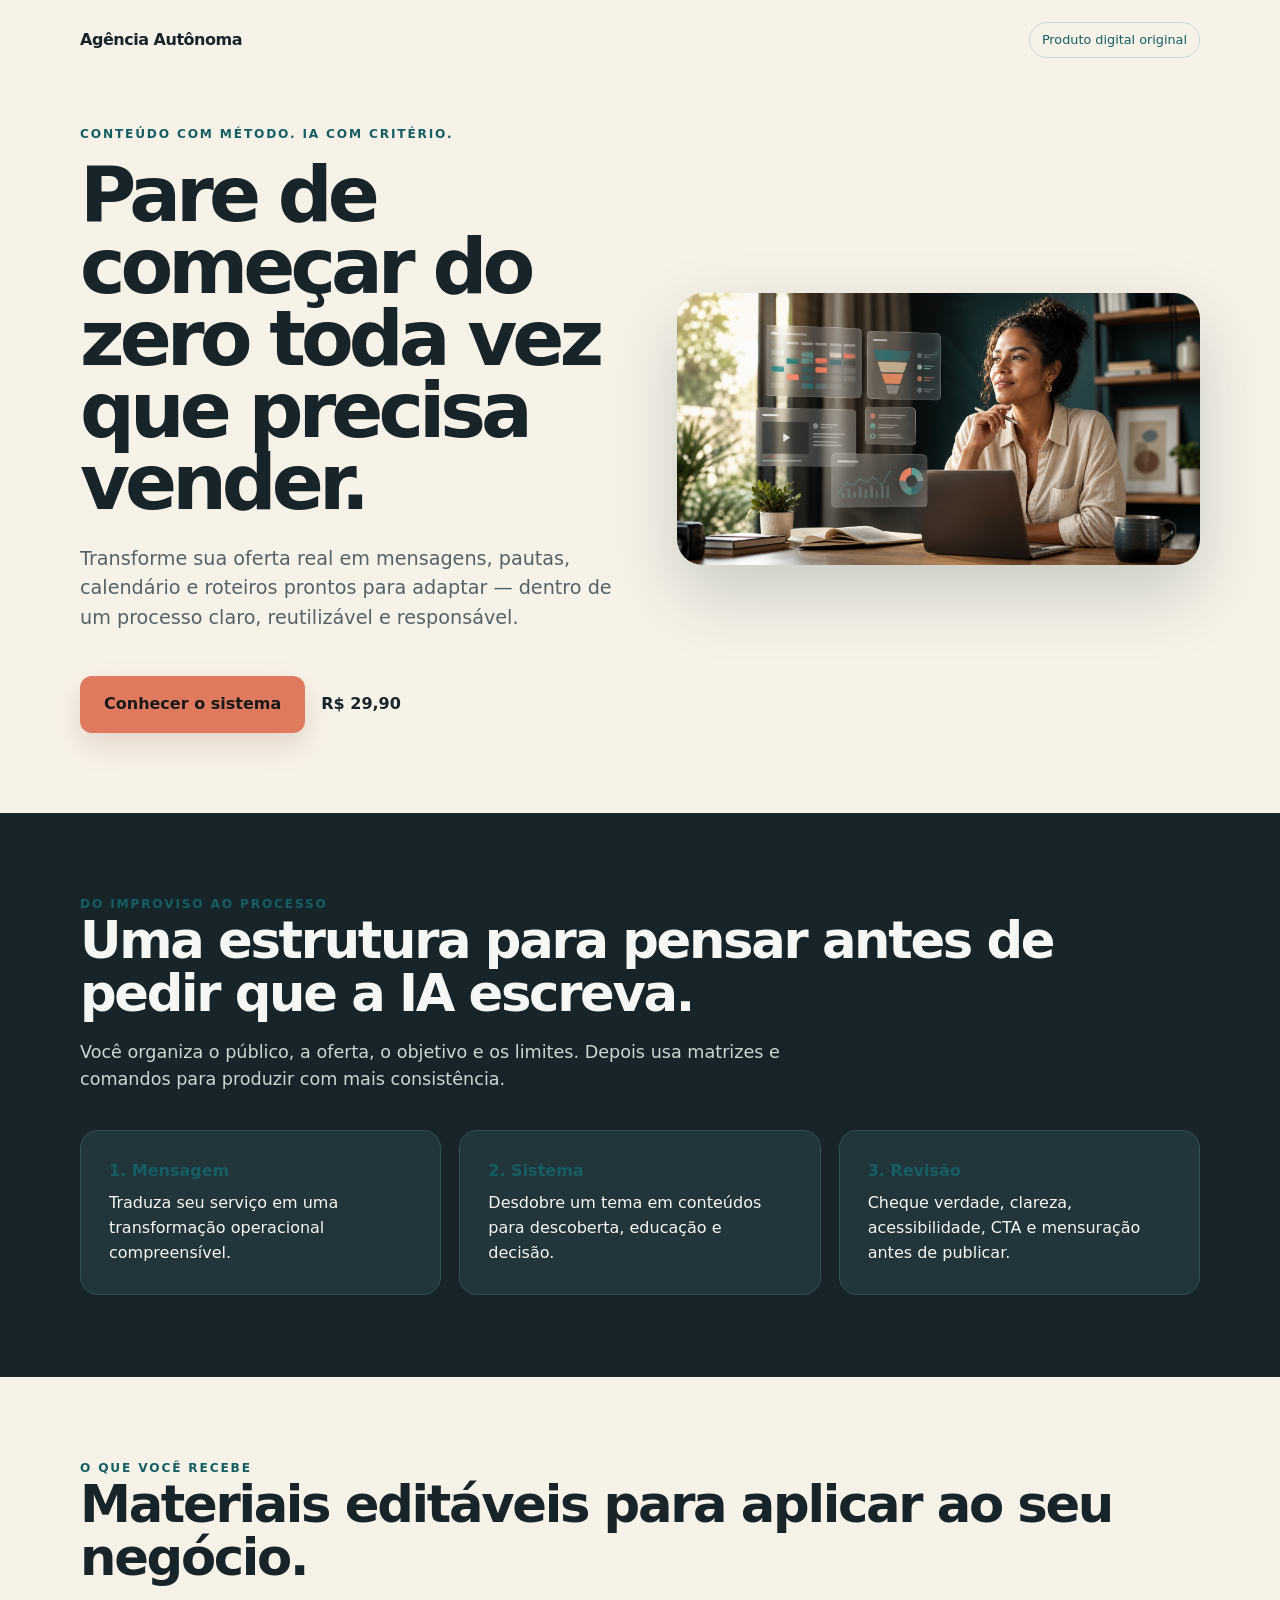
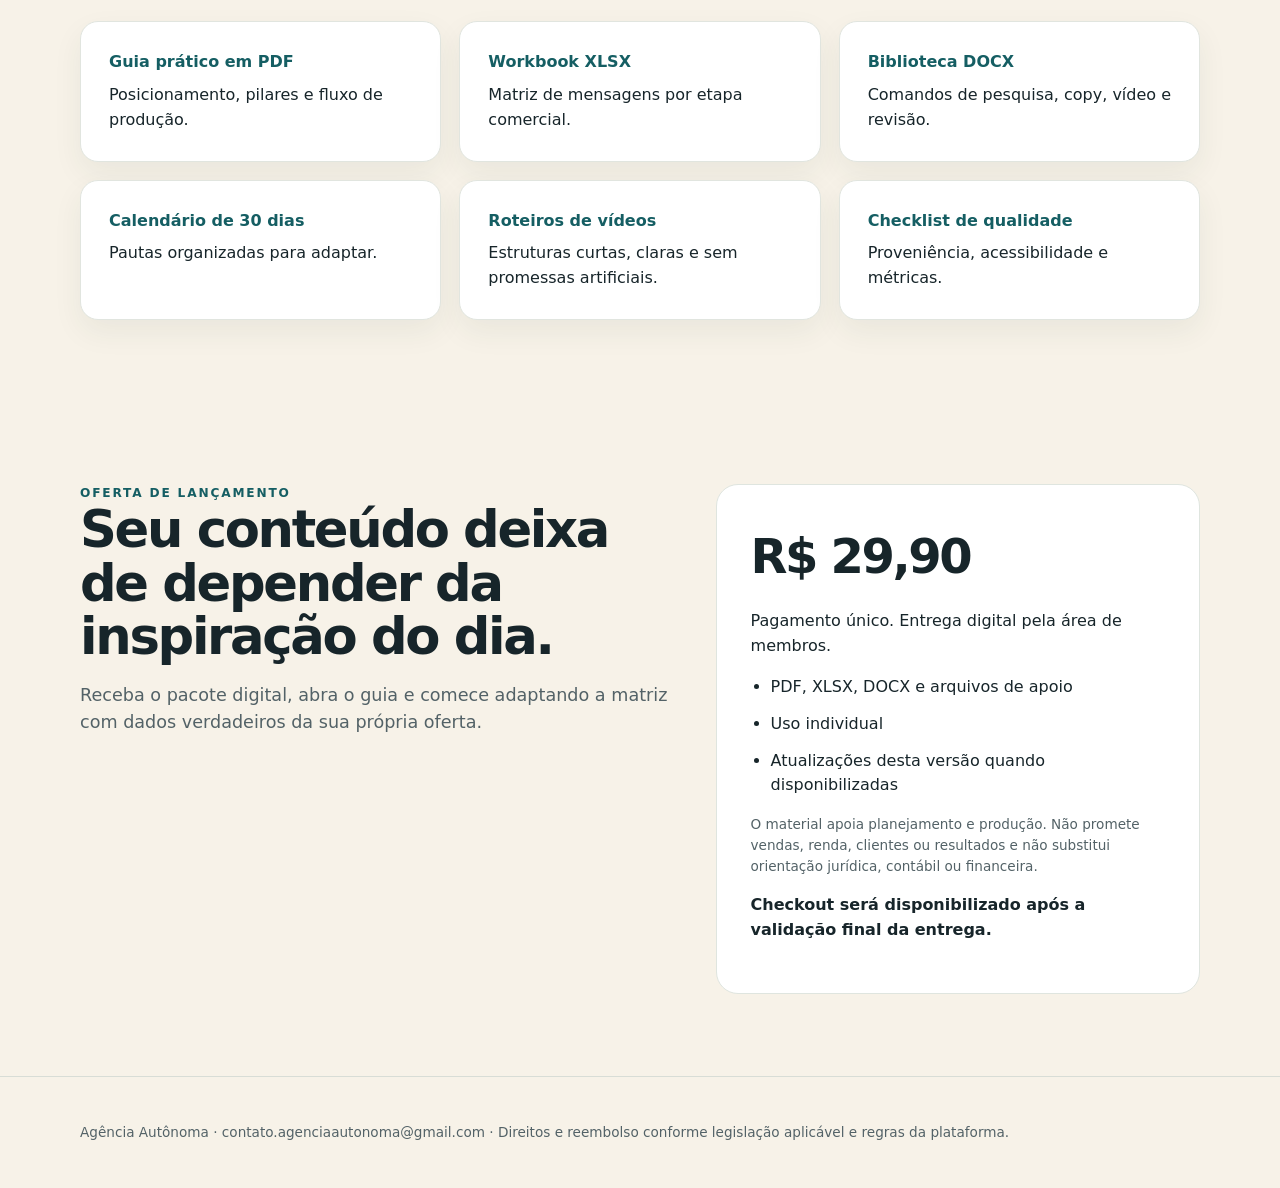
==== sistema-ia/index.html @ 513da067 "publish Sistema IA landing page" ====
<!doctype html>
<html lang="pt-BR">
<head>
  <meta charset="utf-8">
  <meta name="viewport" content="width=device-width,initial-scale=1">
  <title>Sistema IA — Conteúdo e Vendas para Autônomos</title>
  <meta name="description" content="Um sistema prático para transformar sua oferta em mensagens, pautas, calendário e roteiros consistentes com apoio de IA.">
  <meta name="robots" content="index,follow">
  <link rel="canonical" href="https://fabioalbuquerque80-debug.github.io/agencia-autonoma-acessibilidade-demo/sistema-ia/">
  <meta property="og:title" content="Sistema IA — Conteúdo e Vendas">
  <meta property="og:description" content="Organize sua oferta e transforme uma ideia em um sistema de conteúdo comercial consistente.">
  <meta property="og:image" content="https://fabioalbuquerque80-debug.github.io/agencia-autonoma-acessibilidade-demo/sistema-ia/hero.png">
  <style>
    :root{--teal:#155e63;--dark:#17252a;--ivory:#f7f2e8;--coral:#e07a5f;--white:#fff;--muted:#536267}
    *{box-sizing:border-box}html{scroll-behavior:smooth}body{margin:0;background:var(--ivory);color:var(--dark);font-family:Inter,ui-sans-serif,system-ui,-apple-system,"Segoe UI",sans-serif;line-height:1.55}a{color:inherit}.wrap{width:min(1120px,calc(100% - 40px));margin:auto}.top{padding:22px 0;display:flex;justify-content:space-between;align-items:center}.brand{font-weight:850;letter-spacing:-.03em}.tag{font-size:.8rem;border:1px solid #c9d8d5;border-radius:999px;padding:7px 12px;color:var(--teal)}.hero{padding:45px 0 80px;display:grid;grid-template-columns:1.02fr .98fr;align-items:center;gap:52px}.kicker{text-transform:uppercase;letter-spacing:.15em;color:var(--teal);font-weight:800;font-size:.76rem}.hero h1{font-size:clamp(2.7rem,6vw,5.6rem);line-height:.94;letter-spacing:-.065em;margin:15px 0 24px}.lead{font-size:1.2rem;color:var(--muted);max-width:640px}.cta{display:inline-block;margin-top:24px;background:var(--coral);color:#191919;text-decoration:none;font-weight:850;padding:16px 24px;border-radius:12px;box-shadow:0 12px 28px #8d46332c}.price{margin-left:16px;font-weight:800}.hero img{width:100%;border-radius:26px;box-shadow:0 28px 70px #102f3033}.section{padding:82px 0}.section h2{font-size:clamp(2rem,4vw,3.4rem);line-height:1.05;letter-spacing:-.045em;margin:0 0 18px}.section-intro{font-size:1.1rem;color:var(--muted);max-width:720px}.grid{display:grid;grid-template-columns:repeat(3,1fr);gap:18px;margin-top:36px}.card{background:#fff;border:1px solid #e1e5df;border-radius:18px;padding:28px;box-shadow:0 12px 30px #1b3d3510}.card strong{display:block;color:var(--teal);margin-bottom:8px}.dark{background:var(--dark);color:#f5f7f4}.dark .section-intro{color:#cbd6d3}.dark .card{background:#21353a;border-color:#365057;box-shadow:none}.offer{display:grid;grid-template-columns:1fr .8fr;gap:30px;align-items:start}.box{background:#fff;border-radius:22px;padding:34px;border:1px solid #dfe5df}.box ul{padding-left:20px}.box li{margin:12px 0}.price-big{font-size:3rem;font-weight:900;letter-spacing:-.05em}.fine{font-size:.85rem;color:var(--muted)}footer{padding:45px 0;border-top:1px solid #d8ddd6;color:var(--muted);font-size:.85rem}@media(max-width:820px){.hero,.offer{grid-template-columns:1fr}.hero{padding-top:20px}.grid{grid-template-columns:1fr}.hero h1{font-size:3.2rem}.price{display:block;margin:16px 0 0}}
  </style>
</head>
<body>
  <header class="wrap top"><div class="brand">Agência Autônoma</div><div class="tag">Produto digital original</div></header>
  <main>
    <section class="wrap hero">
      <div><div class="kicker">Conteúdo com método. IA com critério.</div><h1>Pare de começar do zero toda vez que precisa vender.</h1><p class="lead">Transforme sua oferta real em mensagens, pautas, calendário e roteiros prontos para adaptar — dentro de um processo claro, reutilizável e responsável.</p><a class="cta" href="#oferta">Conhecer o sistema</a><span class="price">R$ 29,90</span></div>
      <img src="hero.png" alt="Profissional autônoma planejando conteúdo com painéis visuais de calendário, funil, vídeo e métricas">
    </section>
    <section class="dark section"><div class="wrap"><div class="kicker">Do improviso ao processo</div><h2>Uma estrutura para pensar antes de pedir que a IA escreva.</h2><p class="section-intro">Você organiza o público, a oferta, o objetivo e os limites. Depois usa matrizes e comandos para produzir com mais consistência.</p><div class="grid"><div class="card"><strong>1. Mensagem</strong>Traduza seu serviço em uma transformação operacional compreensível.</div><div class="card"><strong>2. Sistema</strong>Desdobre um tema em conteúdos para descoberta, educação e decisão.</div><div class="card"><strong>3. Revisão</strong>Cheque verdade, clareza, acessibilidade, CTA e mensuração antes de publicar.</div></div></div></section>
    <section class="wrap section"><div class="kicker">O que você recebe</div><h2>Materiais editáveis para aplicar ao seu negócio.</h2><div class="grid"><div class="card"><strong>Guia prático em PDF</strong>Posicionamento, pilares e fluxo de produção.</div><div class="card"><strong>Workbook XLSX</strong>Matriz de mensagens por etapa comercial.</div><div class="card"><strong>Biblioteca DOCX</strong>Comandos de pesquisa, copy, vídeo e revisão.</div><div class="card"><strong>Calendário de 30 dias</strong>Pautas organizadas para adaptar.</div><div class="card"><strong>Roteiros de vídeos</strong>Estruturas curtas, claras e sem promessas artificiais.</div><div class="card"><strong>Checklist de qualidade</strong>Proveniência, acessibilidade e métricas.</div></div></section>
    <section id="oferta" class="wrap section offer"><div><div class="kicker">Oferta de lançamento</div><h2>Seu conteúdo deixa de depender da inspiração do dia.</h2><p class="section-intro">Receba o pacote digital, abra o guia e comece adaptando a matriz com dados verdadeiros da sua própria oferta.</p></div><div class="box"><div class="price-big">R$ 29,90</div><p>Pagamento único. Entrega digital pela área de membros.</p><ul><li>PDF, XLSX, DOCX e arquivos de apoio</li><li>Uso individual</li><li>Atualizações desta versão quando disponibilizadas</li></ul><p class="fine">O material apoia planejamento e produção. Não promete vendas, renda, clientes ou resultados e não substitui orientação jurídica, contábil ou financeira.</p><p><strong>Checkout será disponibilizado após a validação final da entrega.</strong></p></div></section>
  </main>
  <footer><div class="wrap">Agência Autônoma · contato.agenciaautonoma@gmail.com · Direitos e reembolso conforme legislação aplicável e regras da plataforma.</div></footer>
</body>
</html>
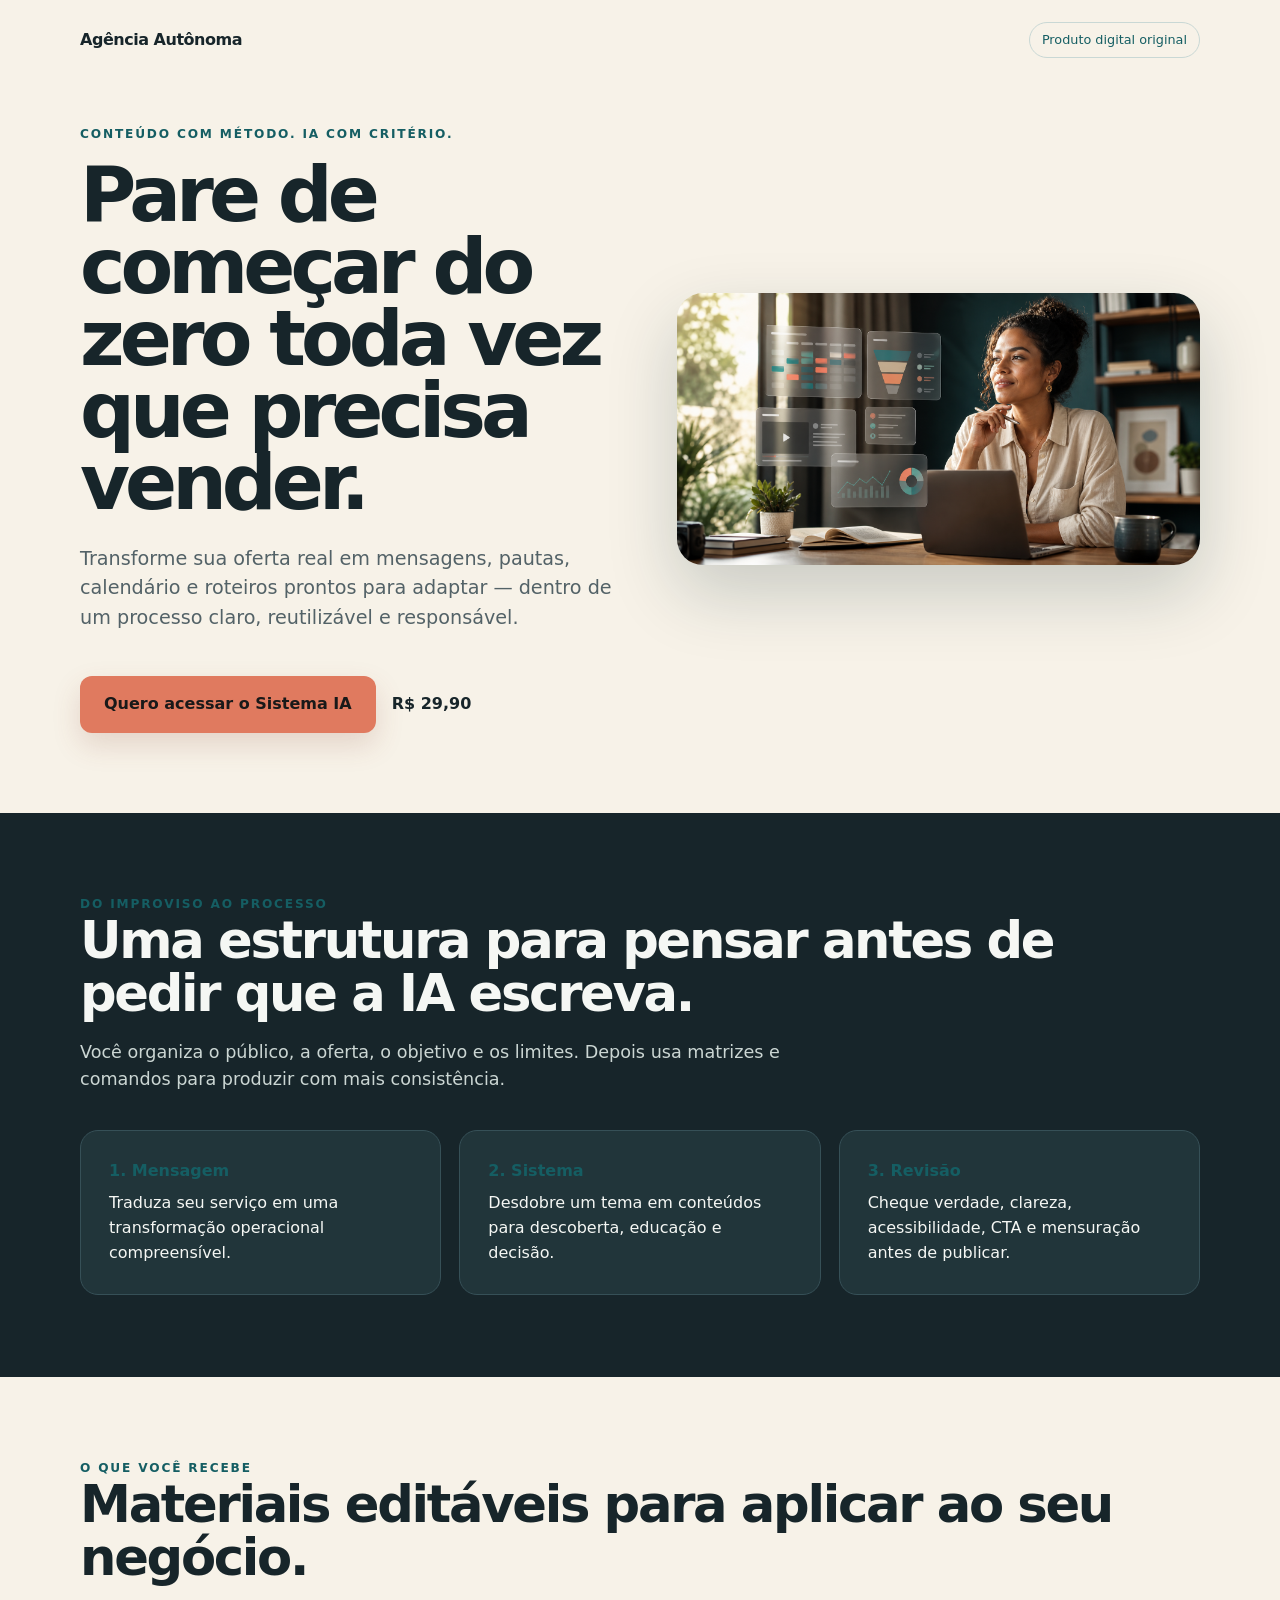
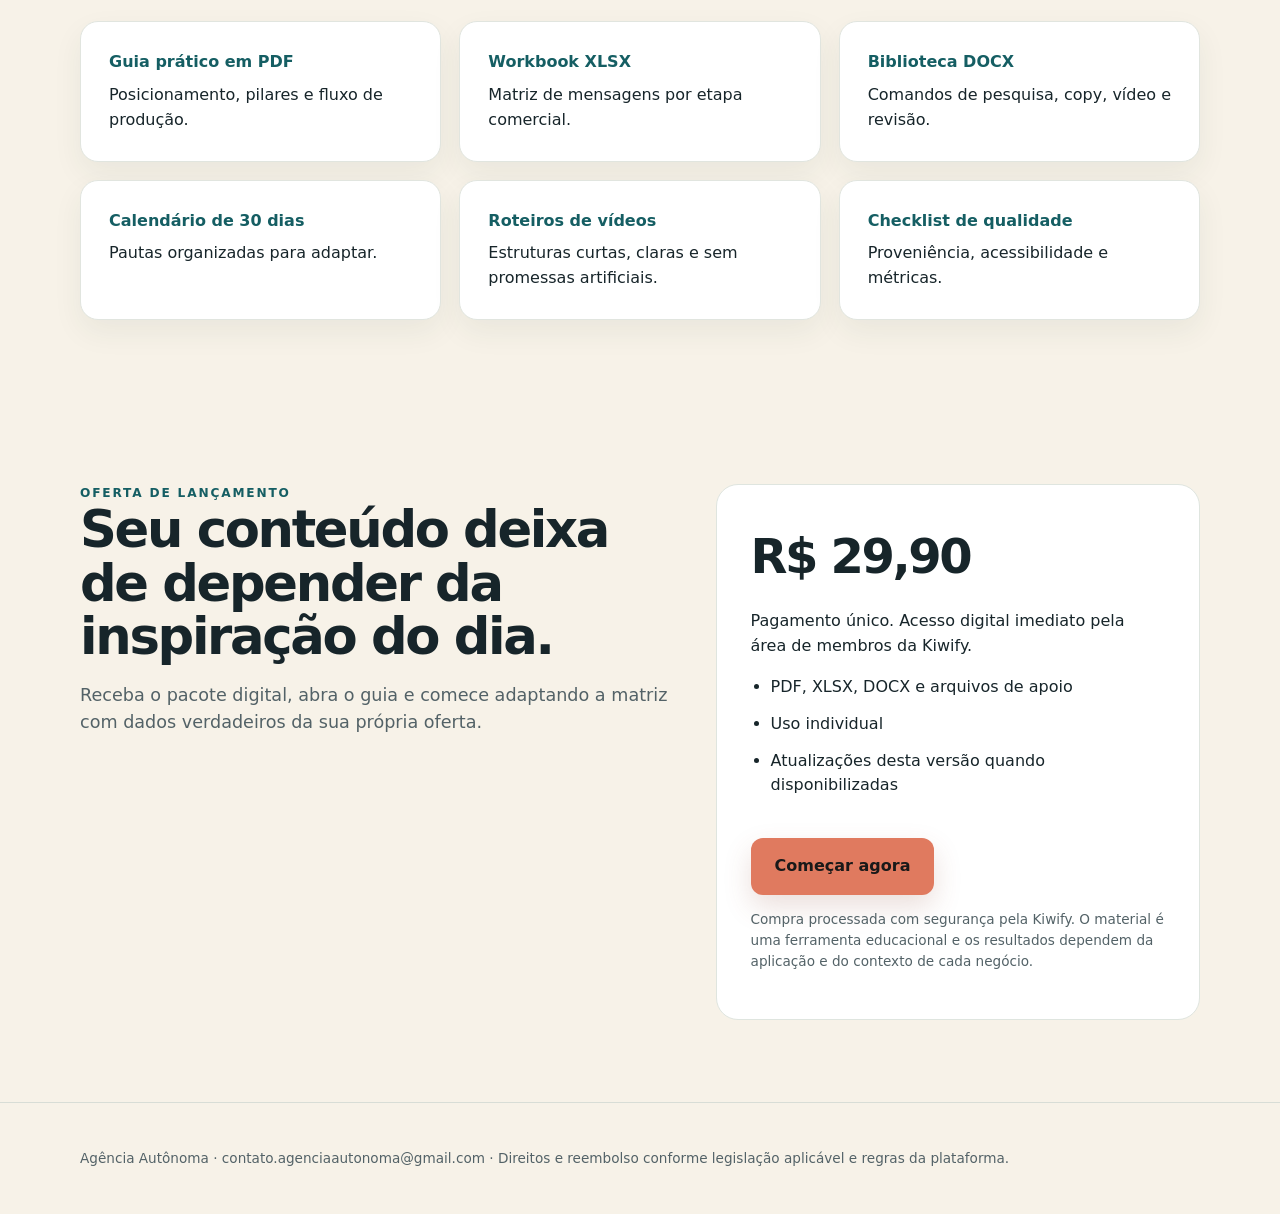
==== commit b14172b2: "Ativa checkout do Sistema IA na pagina de vendas" ====
--- a/sistema-ia/index.html
+++ b/sistema-ia/index.html
@@ -10,6 +10,7 @@
   <meta property="og:title" content="Sistema IA — Conteúdo e Vendas">
   <meta property="og:description" content="Organize sua oferta e transforme uma ideia em um sistema de conteúdo comercial consistente.">
   <meta property="og:image" content="https://fabioalbuquerque80-debug.github.io/agencia-autonoma-acessibilidade-demo/sistema-ia/hero.png">
+  <script type="application/ld+json">{"@context":"https://schema.org","@type":"Product","name":"Sistema IA — Conteúdo e Vendas para Autônomos","description":"Sistema prático com materiais editáveis para planejar mensagens, pautas, calendário e roteiros comerciais com apoio de IA.","image":"https://fabioalbuquerque80-debug.github.io/agencia-autonoma-acessibilidade-demo/sistema-ia/hero.png","brand":{"@type":"Brand","name":"Agência Autônoma"},"offers":{"@type":"Offer","url":"https://pay.kiwify.com.br/hQNCsru","priceCurrency":"BRL","price":"29.90","availability":"https://schema.org/InStock"}}</script>
   <style>
     :root{--teal:#155e63;--dark:#17252a;--ivory:#f7f2e8;--coral:#e07a5f;--white:#fff;--muted:#536267}
     *{box-sizing:border-box}html{scroll-behavior:smooth}body{margin:0;background:var(--ivory);color:var(--dark);font-family:Inter,ui-sans-serif,system-ui,-apple-system,"Segoe UI",sans-serif;line-height:1.55}a{color:inherit}.wrap{width:min(1120px,calc(100% - 40px));margin:auto}.top{padding:22px 0;display:flex;justify-content:space-between;align-items:center}.brand{font-weight:850;letter-spacing:-.03em}.tag{font-size:.8rem;border:1px solid #c9d8d5;border-radius:999px;padding:7px 12px;color:var(--teal)}.hero{padding:45px 0 80px;display:grid;grid-template-columns:1.02fr .98fr;align-items:center;gap:52px}.kicker{text-transform:uppercase;letter-spacing:.15em;color:var(--teal);font-weight:800;font-size:.76rem}.hero h1{font-size:clamp(2.7rem,6vw,5.6rem);line-height:.94;letter-spacing:-.065em;margin:15px 0 24px}.lead{font-size:1.2rem;color:var(--muted);max-width:640px}.cta{display:inline-block;margin-top:24px;background:var(--coral);color:#191919;text-decoration:none;font-weight:850;padding:16px 24px;border-radius:12px;box-shadow:0 12px 28px #8d46332c}.price{margin-left:16px;font-weight:800}.hero img{width:100%;border-radius:26px;box-shadow:0 28px 70px #102f3033}.section{padding:82px 0}.section h2{font-size:clamp(2rem,4vw,3.4rem);line-height:1.05;letter-spacing:-.045em;margin:0 0 18px}.section-intro{font-size:1.1rem;color:var(--muted);max-width:720px}.grid{display:grid;grid-template-columns:repeat(3,1fr);gap:18px;margin-top:36px}.card{background:#fff;border:1px solid #e1e5df;border-radius:18px;padding:28px;box-shadow:0 12px 30px #1b3d3510}.card strong{display:block;color:var(--teal);margin-bottom:8px}.dark{background:var(--dark);color:#f5f7f4}.dark .section-intro{color:#cbd6d3}.dark .card{background:#21353a;border-color:#365057;box-shadow:none}.offer{display:grid;grid-template-columns:1fr .8fr;gap:30px;align-items:start}.box{background:#fff;border-radius:22px;padding:34px;border:1px solid #dfe5df}.box ul{padding-left:20px}.box li{margin:12px 0}.price-big{font-size:3rem;font-weight:900;letter-spacing:-.05em}.fine{font-size:.85rem;color:var(--muted)}footer{padding:45px 0;border-top:1px solid #d8ddd6;color:var(--muted);font-size:.85rem}@media(max-width:820px){.hero,.offer{grid-template-columns:1fr}.hero{padding-top:20px}.grid{grid-template-columns:1fr}.hero h1{font-size:3.2rem}.price{display:block;margin:16px 0 0}}
@@ -19,12 +20,12 @@
   <header class="wrap top"><div class="brand">Agência Autônoma</div><div class="tag">Produto digital original</div></header>
   <main>
     <section class="wrap hero">
-      <div><div class="kicker">Conteúdo com método. IA com critério.</div><h1>Pare de começar do zero toda vez que precisa vender.</h1><p class="lead">Transforme sua oferta real em mensagens, pautas, calendário e roteiros prontos para adaptar — dentro de um processo claro, reutilizável e responsável.</p><a class="cta" href="#oferta">Conhecer o sistema</a><span class="price">R$ 29,90</span></div>
+      <div><div class="kicker">Conteúdo com método. IA com critério.</div><h1>Pare de começar do zero toda vez que precisa vender.</h1><p class="lead">Transforme sua oferta real em mensagens, pautas, calendário e roteiros prontos para adaptar — dentro de um processo claro, reutilizável e responsável.</p><a class="cta" href="https://pay.kiwify.com.br/hQNCsru" rel="noopener">Quero acessar o Sistema IA</a><span class="price">R$ 29,90</span></div>
       <img src="hero.png" alt="Profissional autônoma planejando conteúdo com painéis visuais de calendário, funil, vídeo e métricas">
     </section>
     <section class="dark section"><div class="wrap"><div class="kicker">Do improviso ao processo</div><h2>Uma estrutura para pensar antes de pedir que a IA escreva.</h2><p class="section-intro">Você organiza o público, a oferta, o objetivo e os limites. Depois usa matrizes e comandos para produzir com mais consistência.</p><div class="grid"><div class="card"><strong>1. Mensagem</strong>Traduza seu serviço em uma transformação operacional compreensível.</div><div class="card"><strong>2. Sistema</strong>Desdobre um tema em conteúdos para descoberta, educação e decisão.</div><div class="card"><strong>3. Revisão</strong>Cheque verdade, clareza, acessibilidade, CTA e mensuração antes de publicar.</div></div></div></section>
     <section class="wrap section"><div class="kicker">O que você recebe</div><h2>Materiais editáveis para aplicar ao seu negócio.</h2><div class="grid"><div class="card"><strong>Guia prático em PDF</strong>Posicionamento, pilares e fluxo de produção.</div><div class="card"><strong>Workbook XLSX</strong>Matriz de mensagens por etapa comercial.</div><div class="card"><strong>Biblioteca DOCX</strong>Comandos de pesquisa, copy, vídeo e revisão.</div><div class="card"><strong>Calendário de 30 dias</strong>Pautas organizadas para adaptar.</div><div class="card"><strong>Roteiros de vídeos</strong>Estruturas curtas, claras e sem promessas artificiais.</div><div class="card"><strong>Checklist de qualidade</strong>Proveniência, acessibilidade e métricas.</div></div></section>
-    <section id="oferta" class="wrap section offer"><div><div class="kicker">Oferta de lançamento</div><h2>Seu conteúdo deixa de depender da inspiração do dia.</h2><p class="section-intro">Receba o pacote digital, abra o guia e comece adaptando a matriz com dados verdadeiros da sua própria oferta.</p></div><div class="box"><div class="price-big">R$ 29,90</div><p>Pagamento único. Entrega digital pela área de membros.</p><ul><li>PDF, XLSX, DOCX e arquivos de apoio</li><li>Uso individual</li><li>Atualizações desta versão quando disponibilizadas</li></ul><p class="fine">O material apoia planejamento e produção. Não promete vendas, renda, clientes ou resultados e não substitui orientação jurídica, contábil ou financeira.</p><p><strong>Checkout será disponibilizado após a validação final da entrega.</strong></p></div></section>
+    <section id="oferta" class="wrap section offer"><div><div class="kicker">Oferta de lançamento</div><h2>Seu conteúdo deixa de depender da inspiração do dia.</h2><p class="section-intro">Receba o pacote digital, abra o guia e comece adaptando a matriz com dados verdadeiros da sua própria oferta.</p></div><div class="box"><div class="price-big">R$ 29,90</div><p>Pagamento único. Acesso digital imediato pela área de membros da Kiwify.</p><ul><li>PDF, XLSX, DOCX e arquivos de apoio</li><li>Uso individual</li><li>Atualizações desta versão quando disponibilizadas</li></ul><a class="cta" href="https://pay.kiwify.com.br/hQNCsru" rel="noopener">Começar agora</a><p class="fine">Compra processada com segurança pela Kiwify. O material é uma ferramenta educacional e os resultados dependem da aplicação e do contexto de cada negócio.</p></div></section>
   </main>
   <footer><div class="wrap">Agência Autônoma · contato.agenciaautonoma@gmail.com · Direitos e reembolso conforme legislação aplicável e regras da plataforma.</div></footer>
 </body>
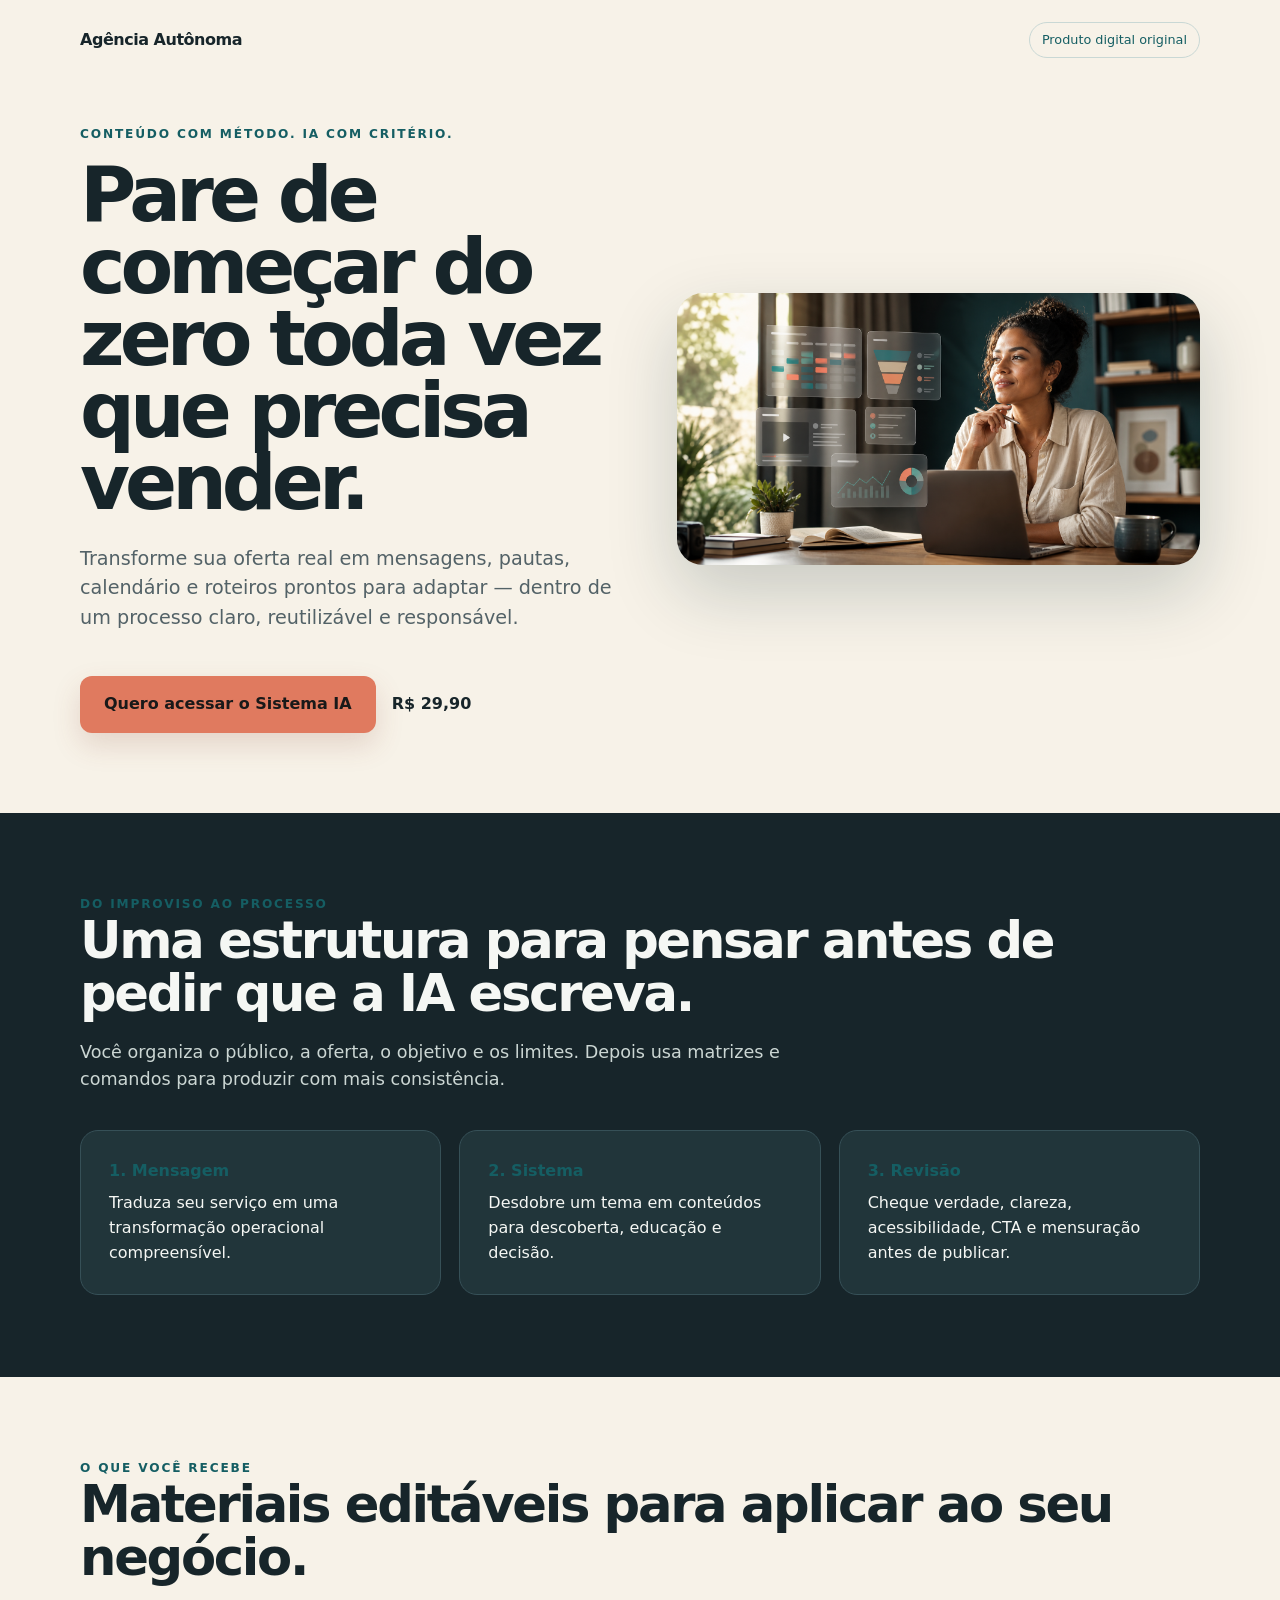
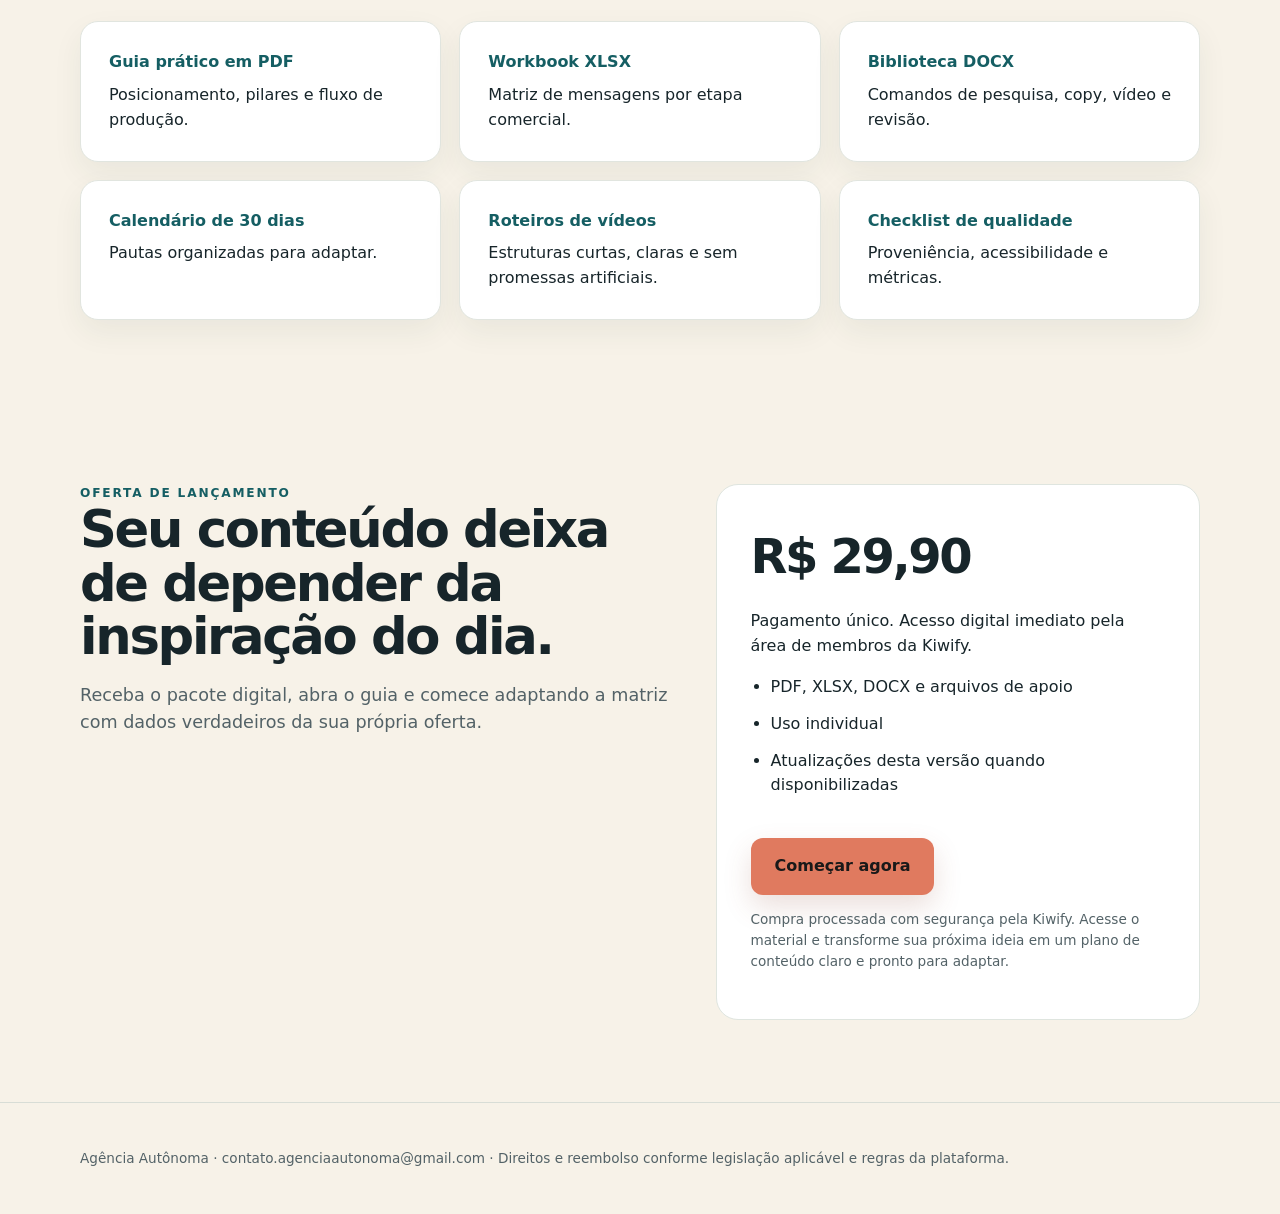
==== commit be2a1af1: "Humaniza copy comercial do Sistema IA" ====
--- a/sistema-ia/index.html
+++ b/sistema-ia/index.html
@@ -25,7 +25,7 @@
     </section>
     <section class="dark section"><div class="wrap"><div class="kicker">Do improviso ao processo</div><h2>Uma estrutura para pensar antes de pedir que a IA escreva.</h2><p class="section-intro">Você organiza o público, a oferta, o objetivo e os limites. Depois usa matrizes e comandos para produzir com mais consistência.</p><div class="grid"><div class="card"><strong>1. Mensagem</strong>Traduza seu serviço em uma transformação operacional compreensível.</div><div class="card"><strong>2. Sistema</strong>Desdobre um tema em conteúdos para descoberta, educação e decisão.</div><div class="card"><strong>3. Revisão</strong>Cheque verdade, clareza, acessibilidade, CTA e mensuração antes de publicar.</div></div></div></section>
     <section class="wrap section"><div class="kicker">O que você recebe</div><h2>Materiais editáveis para aplicar ao seu negócio.</h2><div class="grid"><div class="card"><strong>Guia prático em PDF</strong>Posicionamento, pilares e fluxo de produção.</div><div class="card"><strong>Workbook XLSX</strong>Matriz de mensagens por etapa comercial.</div><div class="card"><strong>Biblioteca DOCX</strong>Comandos de pesquisa, copy, vídeo e revisão.</div><div class="card"><strong>Calendário de 30 dias</strong>Pautas organizadas para adaptar.</div><div class="card"><strong>Roteiros de vídeos</strong>Estruturas curtas, claras e sem promessas artificiais.</div><div class="card"><strong>Checklist de qualidade</strong>Proveniência, acessibilidade e métricas.</div></div></section>
-    <section id="oferta" class="wrap section offer"><div><div class="kicker">Oferta de lançamento</div><h2>Seu conteúdo deixa de depender da inspiração do dia.</h2><p class="section-intro">Receba o pacote digital, abra o guia e comece adaptando a matriz com dados verdadeiros da sua própria oferta.</p></div><div class="box"><div class="price-big">R$ 29,90</div><p>Pagamento único. Acesso digital imediato pela área de membros da Kiwify.</p><ul><li>PDF, XLSX, DOCX e arquivos de apoio</li><li>Uso individual</li><li>Atualizações desta versão quando disponibilizadas</li></ul><a class="cta" href="https://pay.kiwify.com.br/hQNCsru" rel="noopener">Começar agora</a><p class="fine">Compra processada com segurança pela Kiwify. O material é uma ferramenta educacional e os resultados dependem da aplicação e do contexto de cada negócio.</p></div></section>
+    <section id="oferta" class="wrap section offer"><div><div class="kicker">Oferta de lançamento</div><h2>Seu conteúdo deixa de depender da inspiração do dia.</h2><p class="section-intro">Receba o pacote digital, abra o guia e comece adaptando a matriz com dados verdadeiros da sua própria oferta.</p></div><div class="box"><div class="price-big">R$ 29,90</div><p>Pagamento único. Acesso digital imediato pela área de membros da Kiwify.</p><ul><li>PDF, XLSX, DOCX e arquivos de apoio</li><li>Uso individual</li><li>Atualizações desta versão quando disponibilizadas</li></ul><a class="cta" href="https://pay.kiwify.com.br/hQNCsru" rel="noopener">Começar agora</a><p class="fine">Compra processada com segurança pela Kiwify. Acesse o material e transforme sua próxima ideia em um plano de conteúdo claro e pronto para adaptar.</p></div></section>
   </main>
   <footer><div class="wrap">Agência Autônoma · contato.agenciaautonoma@gmail.com · Direitos e reembolso conforme legislação aplicável e regras da plataforma.</div></footer>
 </body>
